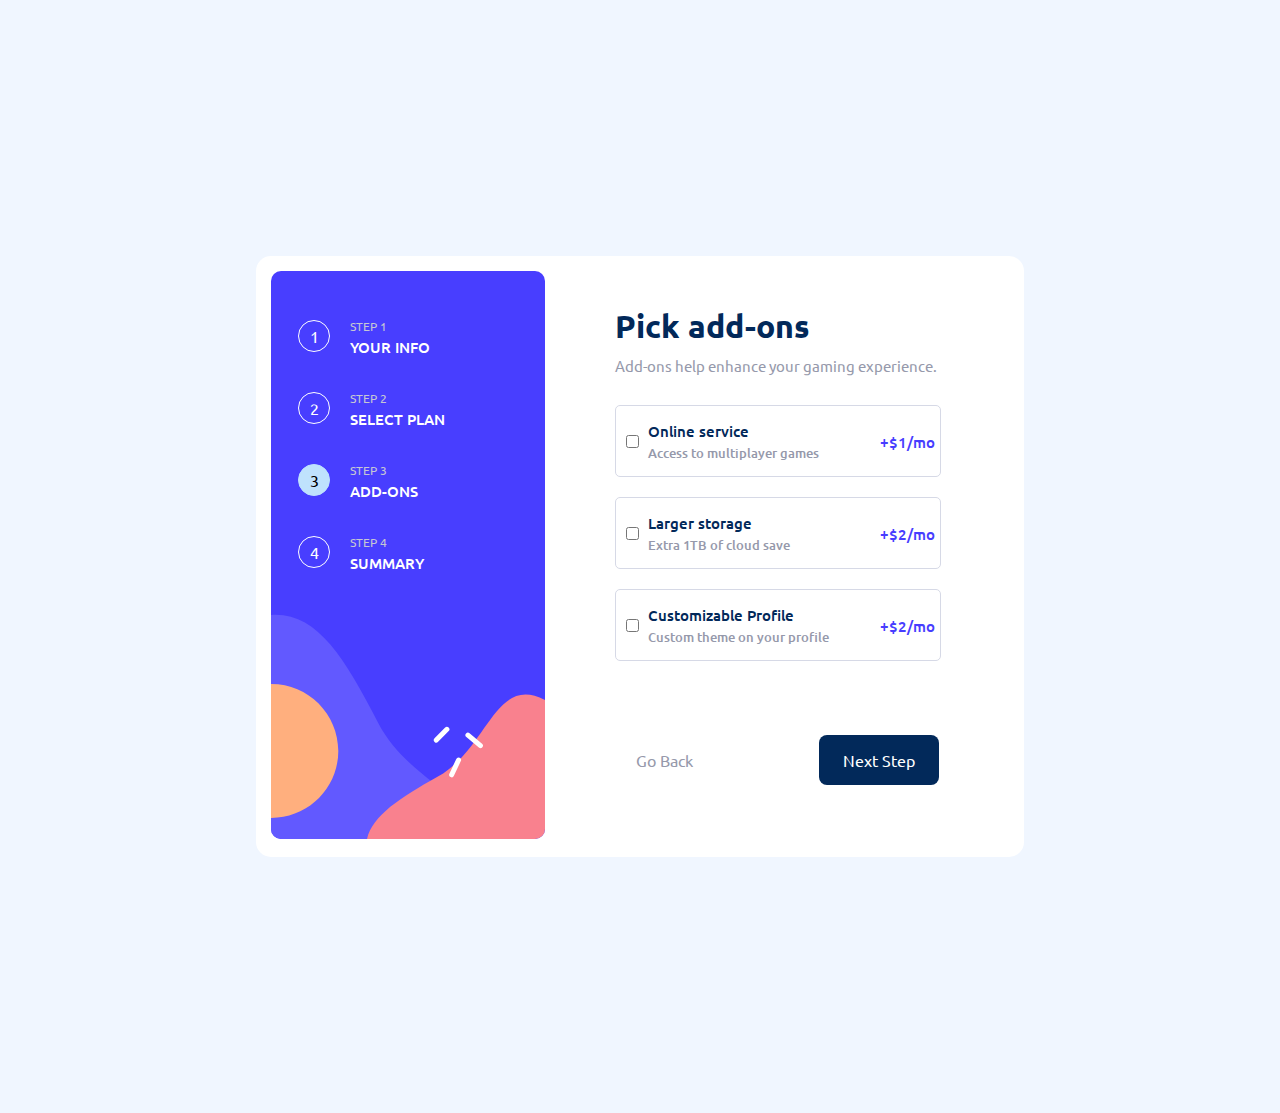
==== addons.html @ 0ab78c71 "Desktop site front-end created" ====
<!DOCTYPE html>
<html>
    <header>
        <title>Multi-Step Form</title>
        <link rel="stylesheet" href="styles.css">
        <link rel="preconnect" href="https://fonts.googleapis.com">
        <link rel="preconnect" href="https://fonts.gstatic.com" crossorigin>
        <link href="https://fonts.googleapis.com/css2?family=Ubuntu:wght@400;500;700&display=swap" rel="stylesheet">
    </header>
    <body>
        <div class="main-box">
            <div class="img-box">
                <img src="assets/images/bg-sidebar-desktop.svg">
                <div class="inner-text">
                    <div class="flex-container">
                        <span class="number">1</span>
                        <p><span class="step">STEP 1</span><br>YOUR INFO</p><br>
                    </div>  
                    <div class="flex-container">
                        <span class="number">2</span>
                        <p><span class="step">STEP 2</span><br>SELECT PLAN</p><br>
                    </div>
                    <div class="flex-container">
                        <span class="number" style="color:black;background-color: hsl(206, 94%, 87%); border-color: hsl(206, 94%, 87%);">3</span>
                        <p><span class="step">STEP 3</span><br>ADD-ONS</p><br>
                    </div>
                    <div class="flex-container">
                        <span class="number">4</span>
                        <p ><span class="step">STEP 4</span><br>SUMMARY</p><br>
                    </div>
                </div>
            </div>
            <div class="text-box">
                <h1>Pick add-ons</h1>
                <p style="color: hsl(231, 11%, 63%); font-weight: 400; margin-top: 0px; margin-bottom: 30px;">Add-ons help enhance your gaming experience.</p>
                <div class="addon-grid">
                    <label for="online-service">
                        <div class="addons">
                            <input id="online-service" class="addon-check" onchange="selectAddon()" type="checkbox">
                            <p>Online service<br><span class="addon-details">Access to multiplayer games</span></p>
                            <p class="addon-prices">+$1/mo</p>
                        </div>
                    </label>
                    <label for="larger-storage">
                        <div class="addons">
                            <input id="larger-storage" class="addon-check" onchange="selectAddon()" type="checkbox" >
                            <p>Larger storage<br><span class="addon-details">Extra 1TB of cloud save</span></p>
                            <p class="addon-prices">+$2/mo</p>
                        </div>
                    </label>
                    <label for="custom-profile">
                        <div class="addons">
                            <input type="checkbox" class="addon-check" onchange="selectAddon()" id="custom-profile">
                            <p>Customizable Profile<br><span class="addon-details">Custom theme on your profile</span></p>
                            <p class="addon-prices">+$2/mo</p>
                        </div>
                    </label>
                </div>
                <a href="plans.html">
                    <button id="goback-button" title="Go back">Go Back</button>
                </a>
                <a href="finish.html">                
                    <button id="next-button" title="Next Step" onclick="addOnSubmit()">Next Step</button>
                </a>
            </div>
        </div>
        <script src="styles.js"></script>
    </body>
</html>
---- styles.css ----
body {
    font-family: ubuntu;
    background-color: hsl(217, 100%, 97%);  /*Background color: Magnolia */
    height: 100%;
    margin:0px;
    padding: 20%;
}

h1{
    margin-bottom: 8px;
}

p{
    font-family: ubuntu;
    font-weight: 500;
    font-size: 15px;
    display: inline-block;
}

.main-box{
    display: grid;
    grid-template-columns:max-content auto;
    border-radius: 15px;
    padding: 15px;
    background-color: hsl(0, 0%, 100%); 
    box-shadow: 10px 10px 2px 25apx lightblue;
    max-width: 950px;
}

.img-box{
    padding: 0px;
    position: relative;
}

.inner-text{
    color: white;
    width:80%;
    height:80%;
    inset:5% 10% auto 10%;
    position:absolute;
}

.flex-container{
    display: flex;
    align-items: center;
}

.number{  
    margin-right:20px;
    display: flex;
    justify-content: center;
    align-items: center;
    height: 30px;
    width: 30px;
    border-radius: 50%;
    border:1px solid white;

}

.text-box{
    color: hsl(213, 96%, 18%);
    position: relative;
    /* display: grid; */
    grid-template-columns: auto;
    padding: 3% 15% 0;
}
/* 
.details:valid{
    border-color: hsl(213, 96%, 18%);
} */


.step {           /* span element for step number*/
    color: hsl(231, 13%, 80%);
    font-size: 12px;
    font-weight: 400;
    font-family: ubuntu;
    margin-bottom: 3px;
    display: inline-block;
}

.details{
    font-weight: 500;
    font-size: 16px;
    font-family: ubuntu;
    width: 95%;
    border: 1px solid hsl(229, 24%, 87%);
    border-radius: 8px;
    padding: 15px;
    margin-bottom: 20px;
    margin-top: 5px;
}

form{
    position: relative;
}

form span{
    font-size: 15px;
    font-weight: 500;
    color: rgb(211, 4, 4);
    position: absolute;
    display:inline;
    right:0;
    visibility: hidden;
}

::placeholder{
    color: hsl(231, 11%, 63%);
}


.plan-grid{
    display: flex;
    align-items: center;
    justify-content: space-between;
}

.plans{
    padding-top: 15px;
    padding-left: 20px;
    width:25%;
    height: max-content;
    border: 1px solid hsl(229, 24%, 87%);
    border-radius: 10px;
    cursor: pointer;
}

.plan-prices {
    color: hsl(231, 11%, 63%);
    font-weight: 400;
}

.plans:hover{
    border-color: hsl(213, 96%, 18%);
}

.plan-selected {
    border-color: hsl(213, 96%, 18%);
    background-color: hsl(228, 71%, 96%);
}

.plan-icon{
    margin-bottom: 40px;
}

.total-box{
    background-color: hsl(228, 71%, 96%);
    padding: 20px;
    border-radius: 10px;
}

.thank-box{
    text-align: center;
    padding:150px 0 0;
}

#duration-section{
    display: grid;
    margin-top: 20px;
    border-radius: 10px;
    background-color: hsl(228, 71%, 96%);
    grid-template-columns:46% max-content 46%;
}

#duration-switch{
    display: flex;
    justify-content: space-between;
    align-items: center;
}

#duration-switch input{
    display: none;
}

#duration-switch label{
    display: block;
    position: relative;
    width:35px;
    height:17px;
    background-color: hsl(213, 96%, 18%);
    border-radius: 20px;
    cursor: pointer;
}

#duration-switch label::before{
    content: "";
    position: absolute;
    width: 12px;
    height: 12px;
    background-color: white;
    border-radius: 50%;
    top: 2.5px;
    left: 3px;
    transition: 0.3s;
}

#duration-switch input:checked + label::before{
    left: calc(100% - 14.5px);
}

.addon-grid{
    display: grid;
    grid-template-columns: 100%;
    row-gap: 20px;
}

.addons{
    display: grid;
    grid-template-columns: 10% 70% 20%;
    align-items: center;
    width:100%;
    height: 70px;
    border: 1px solid hsl(229, 24%, 87%);
    border-radius: 5px;
    cursor: pointer;
}

input[type="checkbox"]{
    cursor: pointer;
    accent-color: hsl(243, 100%, 62%);
}

.addon-details{
    margin-top: 3px;
    color: hsl(231, 11%, 63%);
    font-weight: 500;
    font-size: 13px;
    display: inline-block;
}

.addon-details:hover{
    color:  hsl(243, 100%, 62%);
}

.addon-prices{
    text-align: center;
    color:hsl(243, 100%, 62%);
    font-weight: 500;
}

.addons:hover{
    border-color: hsl(213, 96%, 18%);
}

.addon-selected{
    border-color: hsl(213, 96%, 18%);
    background-color:  hsl(228, 71%, 96%);
}

.final-prices{
    display: grid;
    grid-template-columns: 70% 30%;
    align-items: center;
    padding: 0px;
    height: max-content;
}

.final-prices p{    /* p element inside final-prices div*/
    margin: 0;
}

.gray-text{   
    color: hsl(231, 11%, 63%);
    font-weight: 500;
    font-size: 13px;
    display: inline-block;
}

hr{
    margin: 15px 0 20px;
    color:  hsl(231, 13%, 80%);
    font-weight: 100;
}

#total-price{
    padding: 20px;
}

#next-button{
    font-size: 16px;
    font-family: ubuntu;
    position:absolute;
    border: none;
    border-radius: 8px;
    bottom:10%;
    right: 15%;
    width:120px;
    height: 50px;
    background-color: hsl(213, 96%, 18%);
    color: white;
    cursor: pointer;
}

#next-button[title="Confirm"]{
    background-color: hsl(243, 100%, 62%);
}

#next-button[title="Confirm"]:hover{
    background-color: hsl(243, 82%, 76%);
}

#next-button:hover{
    background-color: hsl(213, 68%, 31%);
}

#goback-button{
    font-size: 16px;
    font-family: ubuntu;
    position: absolute;
    border: none;
    width:100px;
    height: 50px;
    background-color: white;
    bottom:10%;
    left: 15%;
    color:hsl(231, 11%, 63%);
    cursor: pointer;
}

#goback-button:hover{
    color: hsl(213, 96%, 18%);
}
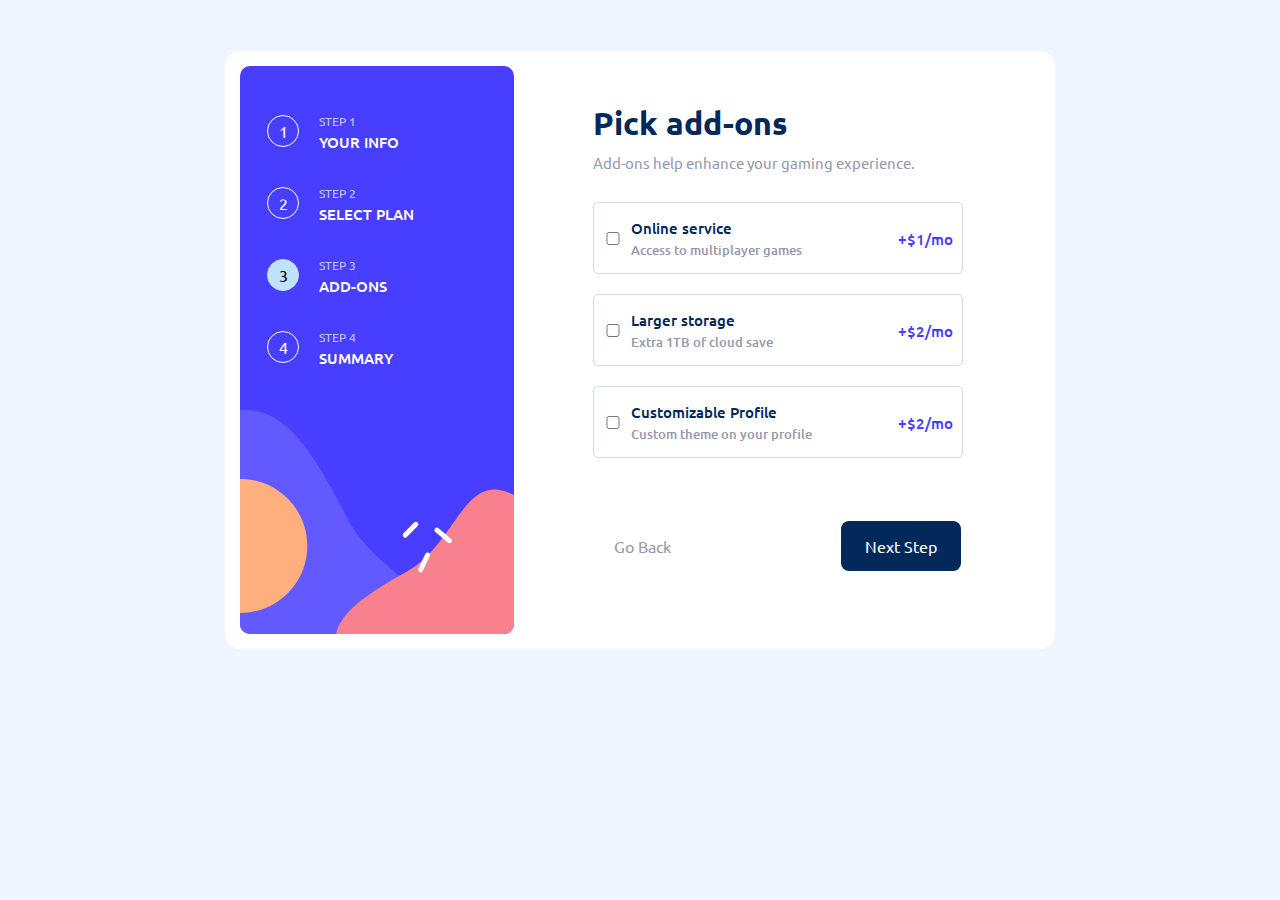
==== commit 9d0e6dff: "Made the website responsive" ====
--- a/addons.html
+++ b/addons.html
@@ -2,6 +2,7 @@
 <html>
     <header>
         <title>Multi-Step Form</title>
+        <meta name="viewport" content="width=device-width, initial-scale=1.0">
         <link rel="stylesheet" href="styles.css">
         <link rel="preconnect" href="https://fonts.googleapis.com">
         <link rel="preconnect" href="https://fonts.gstatic.com" crossorigin>
@@ -10,7 +11,6 @@
     <body>
         <div class="main-box">
             <div class="img-box">
-                <img src="assets/images/bg-sidebar-desktop.svg">
                 <div class="inner-text">
                     <div class="flex-container">
                         <span class="number">1</span>
@@ -31,37 +31,41 @@
                 </div>
             </div>
             <div class="text-box">
-                <h1>Pick add-ons</h1>
-                <p style="color: hsl(231, 11%, 63%); font-weight: 400; margin-top: 0px; margin-bottom: 30px;">Add-ons help enhance your gaming experience.</p>
-                <div class="addon-grid">
-                    <label for="online-service">
-                        <div class="addons">
-                            <input id="online-service" class="addon-check" onchange="selectAddon()" type="checkbox">
-                            <p>Online service<br><span class="addon-details">Access to multiplayer games</span></p>
-                            <p class="addon-prices">+$1/mo</p>
-                        </div>
-                    </label>
-                    <label for="larger-storage">
-                        <div class="addons">
-                            <input id="larger-storage" class="addon-check" onchange="selectAddon()" type="checkbox" >
-                            <p>Larger storage<br><span class="addon-details">Extra 1TB of cloud save</span></p>
-                            <p class="addon-prices">+$2/mo</p>
-                        </div>
-                    </label>
-                    <label for="custom-profile">
-                        <div class="addons">
-                            <input type="checkbox" class="addon-check" onchange="selectAddon()" id="custom-profile">
-                            <p>Customizable Profile<br><span class="addon-details">Custom theme on your profile</span></p>
-                            <p class="addon-prices">+$2/mo</p>
-                        </div>
-                    </label>
+                <div class="inner-content">
+                    <h1>Pick add-ons</h1>
+                    <p style="color: hsl(231, 11%, 63%); font-weight: 400; margin-top: 0px; margin-bottom: 30px;">Add-ons help enhance your gaming experience.</p>
+                    <div class="addon-grid">
+                        <label for="online-service">
+                            <div class="addons">
+                                <input id="online-service" class="addon-check" onchange="selectAddon()" type="checkbox">
+                                <p>Online service<br><span class="addon-details">Access to multiplayer games</span></p>
+                                <p class="addon-prices">+$1/mo</p>
+                            </div>
+                        </label>
+                        <label for="larger-storage">
+                            <div class="addons">
+                                <input id="larger-storage" class="addon-check" onchange="selectAddon()" type="checkbox" >
+                                <p>Larger storage<br><span class="addon-details">Extra 1TB of cloud save</span></p>
+                                <p class="addon-prices">+$2/mo</p>
+                            </div>
+                        </label>
+                        <label for="custom-profile">
+                            <div class="addons">
+                                <input type="checkbox" class="addon-check" onchange="selectAddon()" id="custom-profile">
+                                <p>Customizable Profile<br><span class="addon-details">Custom theme on your profile</span></p>
+                                <p class="addon-prices">+$2/mo</p>
+                            </div>
+                        </label>
+                    </div>
                 </div>
-                <a href="plans.html">
-                    <button id="goback-button" title="Go back">Go Back</button>
-                </a>
-                <a href="finish.html">                
-                    <button id="next-button" title="Next Step" onclick="addOnSubmit()">Next Step</button>
-                </a>
+                <div class="buttons">
+                    <a href="plans.html">
+                        <button id="goback-button" title="Go back">Go Back</button>
+                    </a>
+                    <a href="finish.html">                
+                        <button id="next-button" title="Next Step" onclick="addOnSubmit()">Next Step</button>
+                    </a>
+                </div>
             </div>
         </div>
         <script src="styles.js"></script>
--- a/styles.css
+++ b/styles.css
@@ -1,9 +1,9 @@
 body {
     font-family: ubuntu;
     background-color: hsl(217, 100%, 97%);  /*Background color: Magnolia */
-    height: 100%;
     margin:0px;
-    padding: 20%;
+    padding: 4% 10%;
+    /* overflow: hidden; */
 }
 
 h1{
@@ -21,21 +21,27 @@
     display: grid;
     grid-template-columns:max-content auto;
     border-radius: 15px;
+    margin-inline: auto;
     padding: 15px;
     background-color: hsl(0, 0%, 100%); 
     box-shadow: 10px 10px 2px 25apx lightblue;
-    max-width: 950px;
+    max-width: 800px;
+    min-width: 480px;
 }
 
 .img-box{
     padding: 0px;
     position: relative;
+    width: 274px;
+    height: 568px;
+    background-image: url('assets/images/bg-sidebar-desktop.svg');
+    background-repeat: no-repeat;
 }
 
 .inner-text{
+    justify-content: center;
     color: white;
-    width:80%;
-    height:80%;
+    min-height:80%;
     inset:5% 10% auto 10%;
     position:absolute;
 }
@@ -59,8 +65,8 @@
 
 .text-box{
     color: hsl(213, 96%, 18%);
-    position: relative;
-    /* display: grid; */
+    /* position: relative; */
+    display: grid;
     grid-template-columns: auto;
     padding: 3% 15% 0;
 }
@@ -278,13 +284,11 @@
 }
 
 #next-button{
+    float: right;
     font-size: 16px;
     font-family: ubuntu;
-    position:absolute;
     border: none;
     border-radius: 8px;
-    bottom:10%;
-    right: 15%;
     width:120px;
     height: 50px;
     background-color: hsl(213, 96%, 18%);
@@ -307,13 +311,10 @@
 #goback-button{
     font-size: 16px;
     font-family: ubuntu;
-    position: absolute;
     border: none;
     width:100px;
     height: 50px;
     background-color: white;
-    bottom:10%;
-    left: 15%;
     color:hsl(231, 11%, 63%);
     cursor: pointer;
 }
@@ -322,3 +323,72 @@
     color: hsl(213, 96%, 18%);
 }
 
+@media only screen and (max-width: 650px){
+    body{
+        padding: 0px;
+    }
+
+    .main-box{
+        min-width: 350px;
+        width: 100vw;
+        padding: 0px;
+        grid-template-columns: auto;
+        background-color:hsl(217, 100%, 97%) ;
+        justify-content: center;
+    }
+
+    .inner-text{
+        height:86px;
+    }
+
+    .img-box{
+        height: 200px;
+        width: 100vw;
+        background-size:cover ;
+        background-image: url('assets/images/bg-sidebar-mobile.svg');
+        position: relative;
+    }
+    .inner-text{
+        inset:2% 10% auto 10%;
+        display: flex;
+        flex-direction: row;
+    }
+
+    .text-box{
+        padding: 0 6%;
+        justify-content: center;
+    }
+
+    .number{
+        height: 40px;
+        width: 40px;
+        font-size: 1rem;
+        border-width: 1.5px;
+    }
+
+    .inner-content{
+        top:-60px;
+        position: relative;
+        padding: 25px;
+        border-radius: 10px;
+        background-color: white;
+        max-width: 400px;
+
+    }
+
+    .buttons{
+        width: 100vw;
+        background-color: white;
+        position: fixed;
+        bottom: 0;
+        left: 0;
+    }
+
+    #next-button, #goback-button{
+        margin: 20px 6% 20px;
+    }
+
+    .flex-container p{
+        display: none;
+    }
+}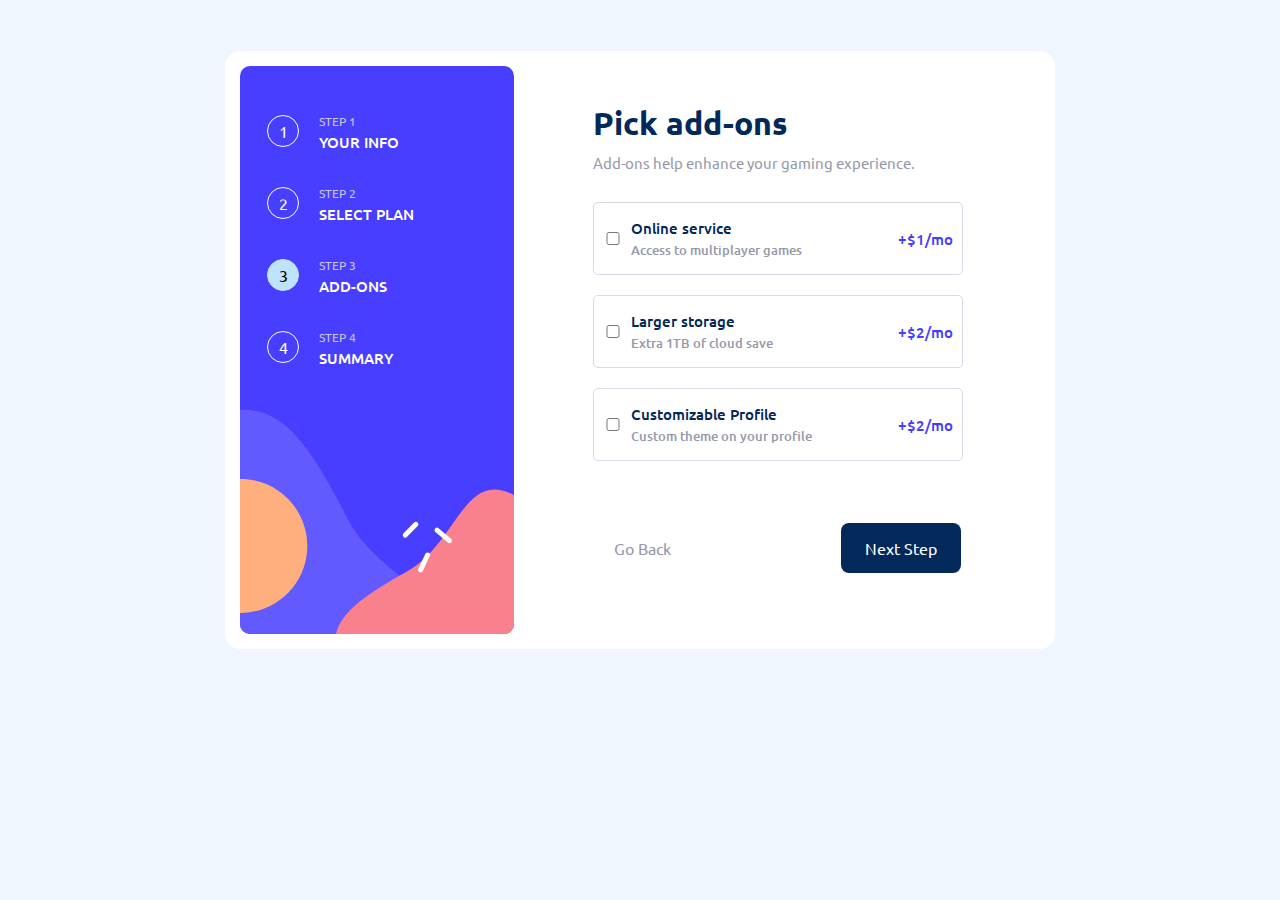
==== commit a9de25b3: "Rectified issues with small screen sizes" ====
--- a/addons.html
+++ b/addons.html
@@ -33,7 +33,7 @@
             <div class="text-box">
                 <div class="inner-content">
                     <h1>Pick add-ons</h1>
-                    <p style="color: hsl(231, 11%, 63%); font-weight: 400; margin-top: 0px; margin-bottom: 30px;">Add-ons help enhance your gaming experience.</p>
+                    <p class="description">Add-ons help enhance your gaming experience.</p>
                     <div class="addon-grid">
                         <label for="online-service">
                             <div class="addons">
@@ -59,12 +59,8 @@
                     </div>
                 </div>
                 <div class="buttons">
-                    <a href="plans.html">
-                        <button id="goback-button" title="Go back">Go Back</button>
-                    </a>
-                    <a href="finish.html">                
-                        <button id="next-button" title="Next Step" onclick="addOnSubmit()">Next Step</button>
-                    </a>
+                    <button id="goback-button" title="Go back" onclick="location.href='plans.html'">Go Back</button>            
+                    <button id="next-button" title="Next Step" onclick="addOnSubmit(), location.href='finish.html'">Next Step</button>
                 </div>
             </div>
         </div>
--- a/styles.css
+++ b/styles.css
@@ -15,6 +15,7 @@
     font-weight: 500;
     font-size: 15px;
     display: inline-block;
+
 }
 
 .main-box{
@@ -75,6 +76,12 @@
     border-color: hsl(213, 96%, 18%);
 } */
 
+.description{
+    color: hsl(231, 11%, 63%); 
+    font-weight: 400; 
+    margin-top: 0px; 
+    margin-bottom: 30px;
+}
 
 .step {           /* span element for step number*/
     color: hsl(231, 13%, 80%);
@@ -158,7 +165,8 @@
 
 .thank-box{
     text-align: center;
-    padding:150px 0 0;
+    margin-top:30%;
+    margin-bottom: 30%;
 }
 
 #duration-section{
@@ -216,7 +224,7 @@
     grid-template-columns: 10% 70% 20%;
     align-items: center;
     width:100%;
-    height: 70px;
+    height: max-content;
     border: 1px solid hsl(229, 24%, 87%);
     border-radius: 5px;
     cursor: pointer;
@@ -324,6 +332,36 @@
 }
 
 @media only screen and (max-width: 650px){
+
+    /* p, span, .gray-text, .addon-details, .details{
+        font-size: 18px;
+    } */
+
+    .plan-grid{
+        flex-direction: column;
+    }
+
+    .plans{
+        width: 90%;
+        margin: 0 0 10px;
+        padding: 0 15px;
+    }
+
+    .description{
+        margin-bottom: 20px;
+    }
+
+    .plans div {
+        display: grid;
+        grid-template-columns: max-content max-content;
+        grid-column-gap: 15px;
+        justify-items: left;
+    }
+
+    .plan-icon{
+        margin: auto 0;
+    }
+
     body{
         padding: 0px;
     }
@@ -349,7 +387,7 @@
         position: relative;
     }
     .inner-text{
-        inset:2% 10% auto 10%;
+        inset:-10% 10% auto 10%;
         display: flex;
         flex-direction: row;
     }
@@ -366,8 +404,12 @@
         border-width: 1.5px;
     }
 
+    #duration-section{
+        margin-top: 10px;
+    }
+
     .inner-content{
-        top:-60px;
+        top:-90px;
         position: relative;
         padding: 25px;
         border-radius: 10px;
@@ -385,7 +427,7 @@
     }
 
     #next-button, #goback-button{
-        margin: 20px 6% 20px;
+        margin: 12px 6% 12px;
     }
 
     .flex-container p{
